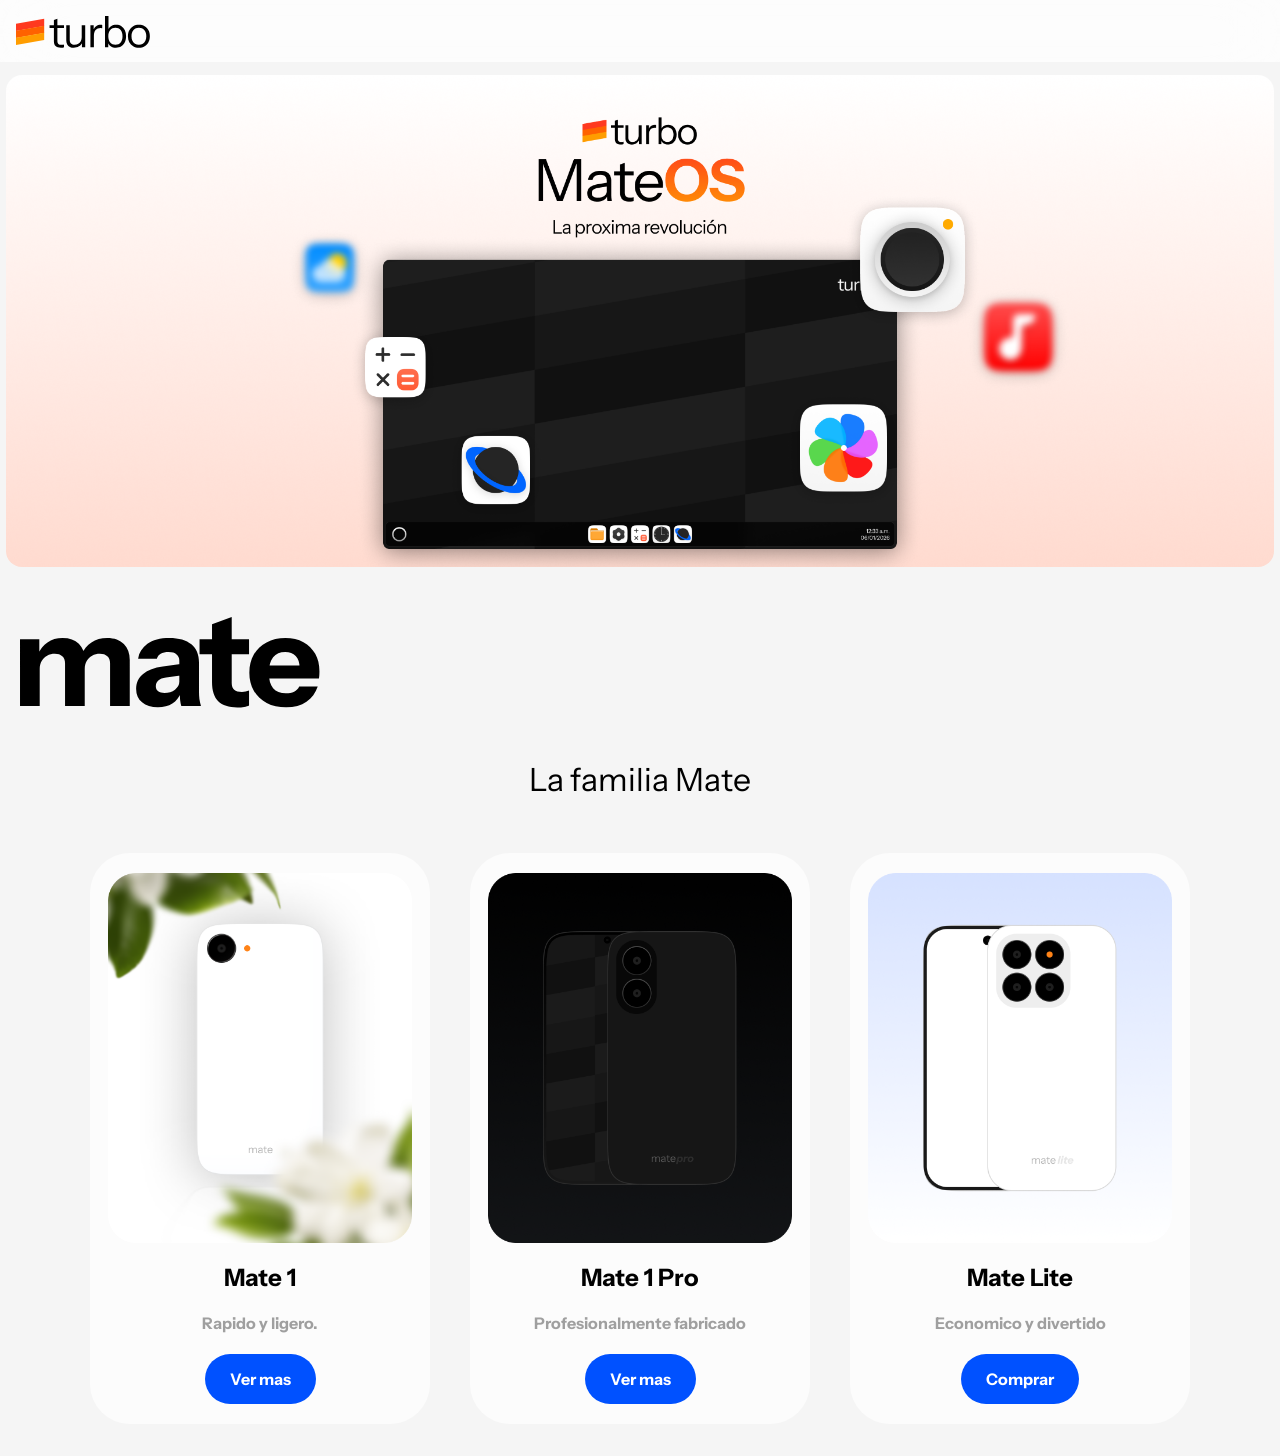
==== index.html @ c0c20cae "mate1" ====
<!DOCTYPE html>
<html lang="en">
<head>
    <meta charset="UTF-8">
    <meta name="viewport" content="width=device-width, initial-scale=1.0">
    <title>Turbo Computing Group</title>
    <link rel="stylesheet" href="index.css">
    <link rel="preconnect" href="https://fonts.googleapis.com">
    <link rel="preconnect" href="https://fonts.gstatic.com" crossorigin>
    <link href="https://fonts.googleapis.com/css2?family=Instrument+Sans:ital,wght@0,400..700;1,400..700&display=swap" rel="stylesheet">
</head>
<body>
    <div class="header">
        <img src="./res/branding.svg" alt="Turbo" class="header-logo">
    </div>
    <div class="content">
        <div class="banner">
            <img src="./res/ad1.png" alt="" class="imageBanner">
        </div>
        
        <div>
            <img src="res/matephoneBranding.svg" alt="" class="logo">
            <h1 class="productHeader">La familia Mate</h1>
            <div class="productDiv">
                <div class="product">
                    <img src="res/productspng/MATE1_product.png" alt="" class="productImg">
                    <h2 class="producttitle">Mate 1</h2>
                    <h4 class="productdesc">Rapido y ligero.</h4>
                    <button type="button" class="productButton" onclick="location.href='devices/mate1/index.html'">Ver mas</button>
                </div>
                <div class="product">
                    <img src="res/productspng/MATE1PRO_product.png" alt="" class="productImg">
                    <h2 class="producttitle">Mate 1 Pro</h2>
                    <h4 class="productdesc">Profesionalmente fabricado</h4>
                    <button type="button" class="productButton">Ver mas</button>
                </div>
                <div class="product">
                    <img src="res/productspng/MATE1LITE_product.png" alt="" class="productImg">
                    <h2 class="producttitle">Mate Lite</h2>
                    <h4 class="productdesc">Economico y divertido</h4>
                    <button type="button" class="productButton">Comprar</button>
                </div>
            </div>
        </div>
    </div>
</body>
</html>
---- index.css ----
.header {
    position: fixed;
    padding: 16px;
    background: #ffffffbb;
    backdrop-filter: blur(32px);
    width: 100%;
    height: 30px;
    z-index: 9999999999999;
}


body {
    padding: 0;
    margin: 0;
    background: #f5f5f5;
}

.header-logo {
    height: 32px;
}

.content {
    padding-top: 75px;
}

.imageBanner {
    width: 99%;
    border-radius: 16px;
}

.banner {
    align-self: center;
    justify-content: center;
    display: flex;
}

* {
    font-family: "Instrument Sans", sans-serif;
}

.productHeader{
    padding:32px;
    padding-bottom: 0;
    text-align: center;
    font-weight: 200;
    margin-top: 0;
}

.productDiv {
    padding: 32px;
    display: flex;
    flex-direction: row;
    gap: 40px;
    justify-content: center;
}

.productImg {
    height: 370px;
}

.product {
    display: flex;
    align-items: center;
    flex-direction: column;
    width: 300px;
    background-color: #ffffffbb;
    box-shadow: #000000 20px;
    padding: 20px;
    transition: all 0.3s ease-in-out;
    border-radius: 40px;
}

.productdesc {
    padding: 0;
    color: #0000005e;
}
.producttitle {
    padding: 0;
    margin: 20px;
    margin-bottom: 0;
}


.logo {
    align-self: center;
    justify-self: center;
    display: flex;
    padding: 20px;
    padding-top: 50px;
    width: 300px;
}

.productButton {
    size: 20px;
    padding: 15px;
    padding-left: 25px;
    padding-right: 25px;
    border-radius: 200px;
    border: 0;
    background-color: #0051ff;
    color: #FFFFFF;
    font-size:medium;
    font-weight: bolder;
}

@media (max-width: 1000px){
    .productDiv {
        padding: 10px;
        display: flex;
        flex-direction: column;
    }
}

.product:hover{
    scale: 1.05;
}

.sectionNOPADDING {
    display: flex;
    flex-direction: column;
    padding: 0;
    margin: 0;
    gap: 0;
    border: 0;
}

.imgProduct {
    width: 100%;
}
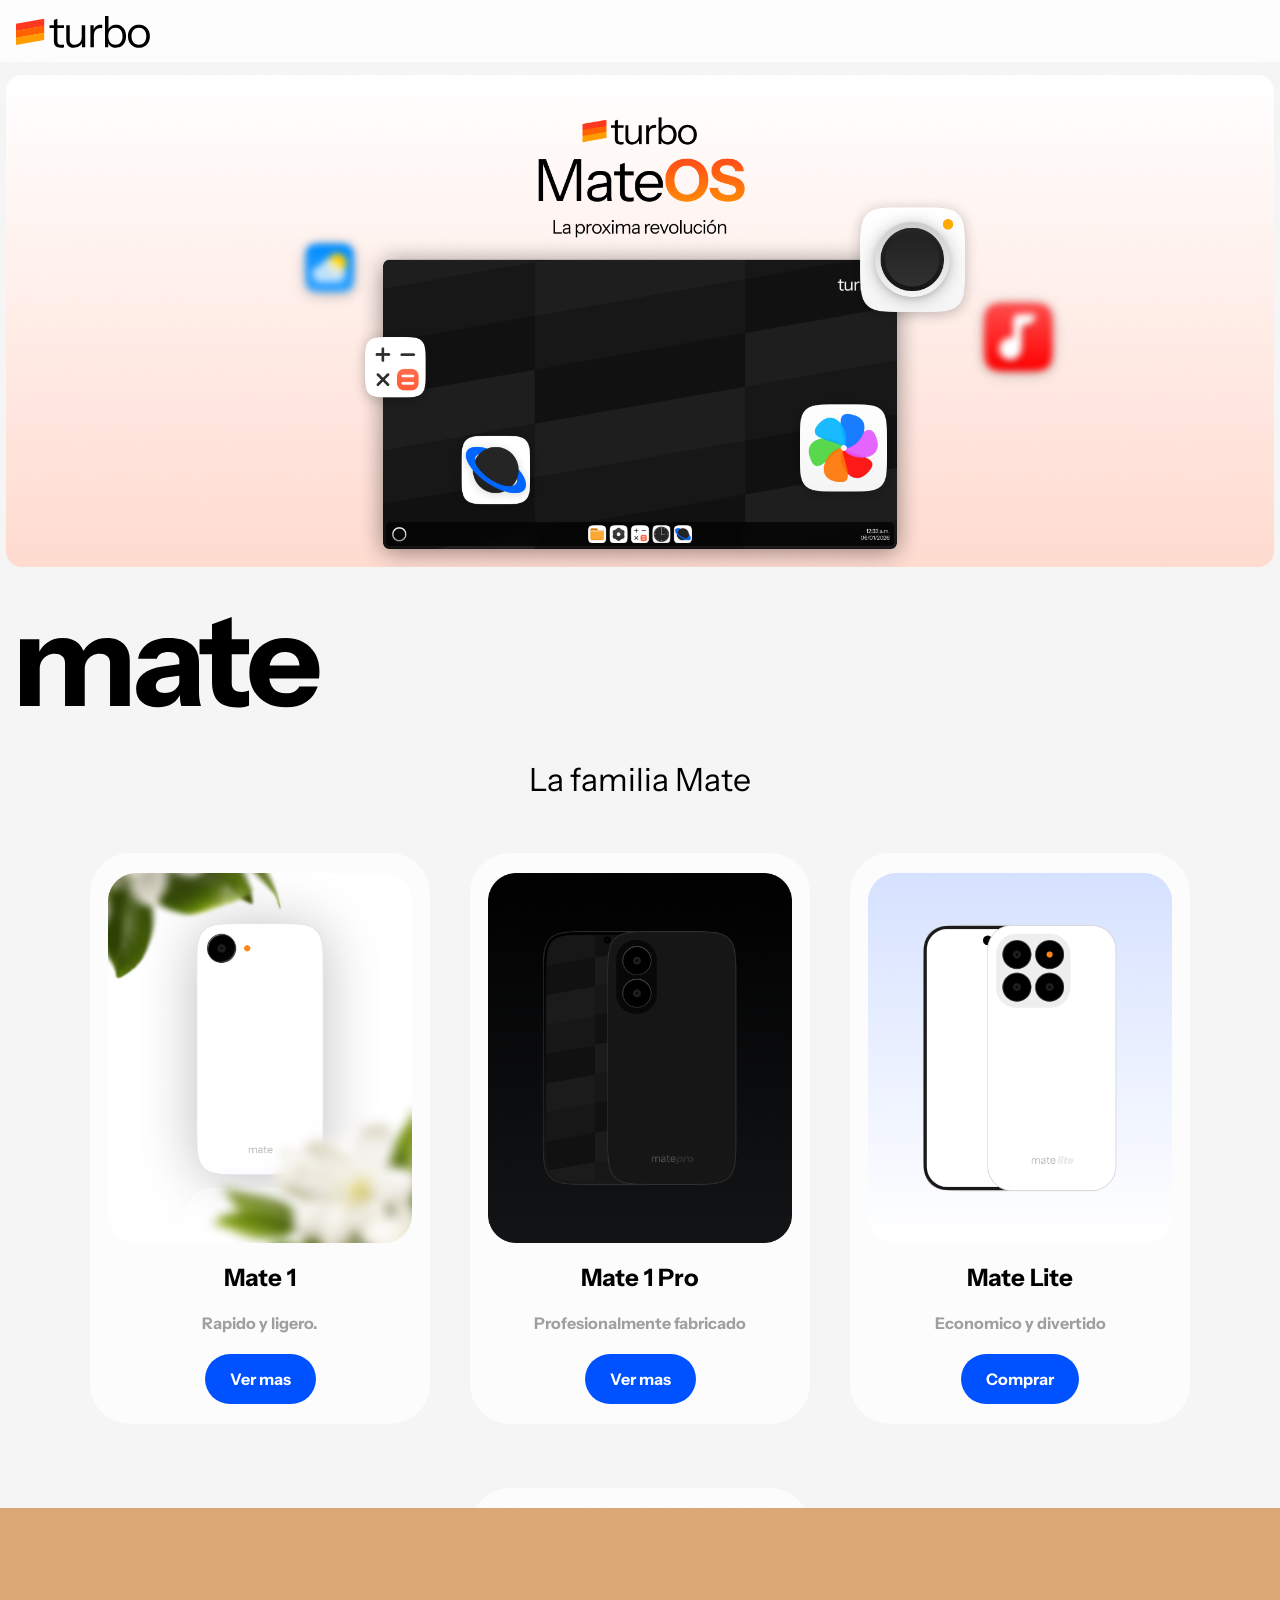
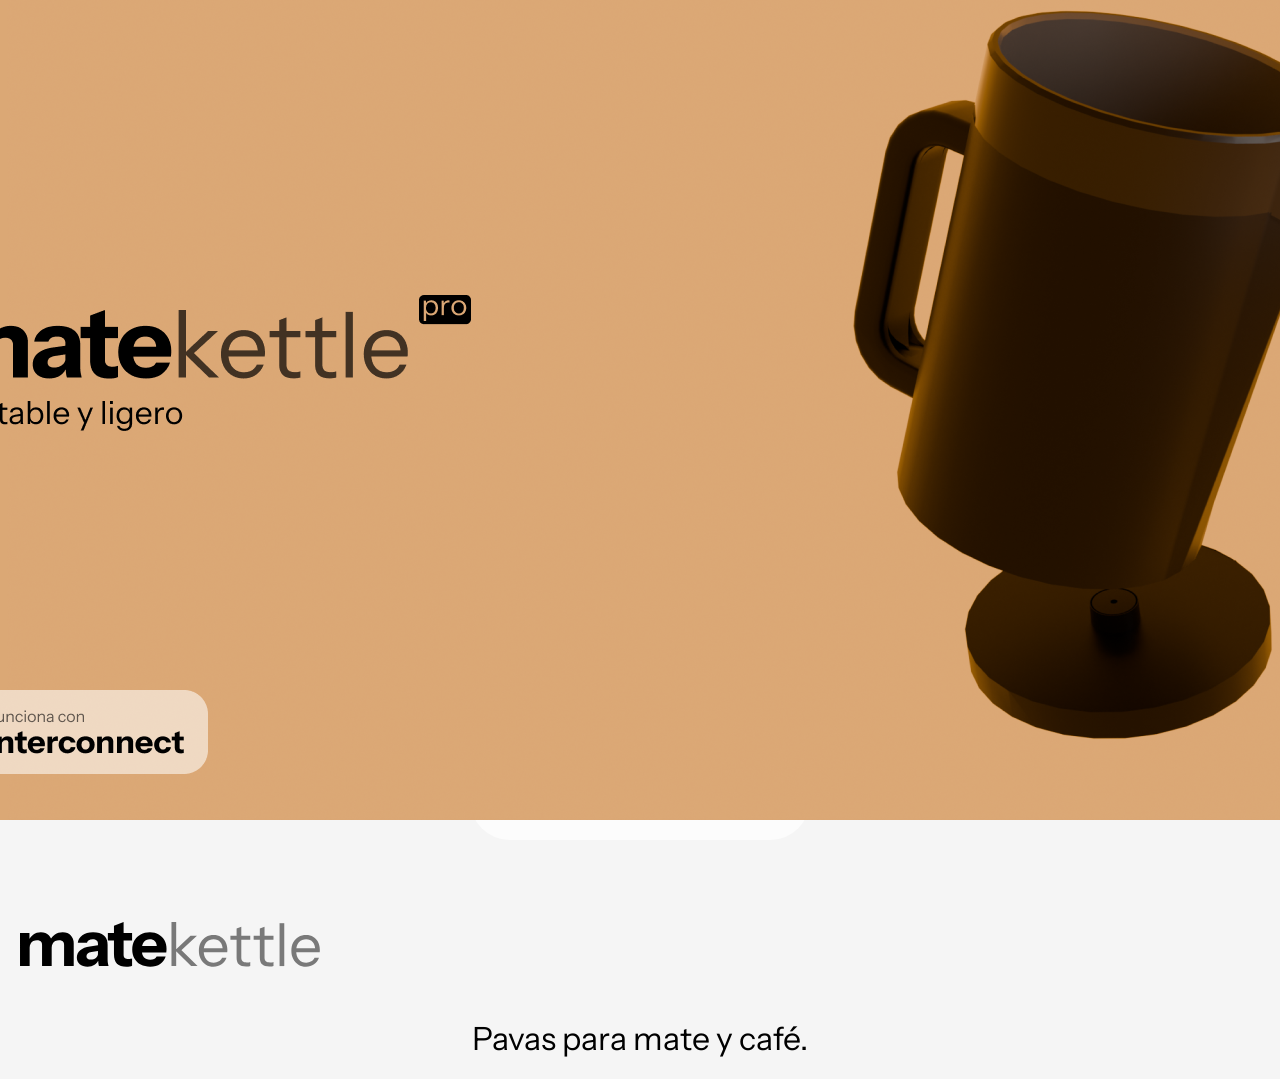
==== commit 0bdb2194: "x x" ====
--- a/index.html
+++ b/index.html
@@ -32,15 +32,26 @@
                     <img src="res/productspng/MATE1PRO_product.png" alt="" class="productImg">
                     <h2 class="producttitle">Mate 1 Pro</h2>
                     <h4 class="productdesc">Profesionalmente fabricado</h4>
-                    <button type="button" class="productButton">Ver mas</button>
+                    <button type="button" class="productButton" onclick="location.href='devices/mate1pro/index.html'">Ver mas</button>
                 </div>
                 <div class="product">
                     <img src="res/productspng/MATE1LITE_product.png" alt="" class="productImg">
                     <h2 class="producttitle">Mate Lite</h2>
                     <h4 class="productdesc">Economico y divertido</h4>
-                    <button type="button" class="productButton">Comprar</button>
+                    <button type="button" class="productButton" onclick="location.href='devices/matelite/index.html'">Comprar</button>
                 </div>
             </div>
+        </div>
+        <div class="productDiv">
+            <div class="product">
+                    <img src="res/productspng/MATEKETTLEPRO.png" alt="" class="productImg big">
+                </div>
+            </div>
+
+        <div>
+            <img src="res/brandingKettle.svg" alt="" class="logo">
+            <h1 class="productHeader">Pavas para mate y café.</h1>
+            
         </div>
     </div>
 </body>
--- a/index.css
+++ b/index.css
@@ -17,6 +17,7 @@
 
 .header-logo {
     height: 32px;
+    cursor: pointer;
 }
 
 .content {
@@ -101,6 +102,7 @@
     color: #FFFFFF;
     font-size:medium;
     font-weight: bolder;
+    cursor: pointer;
 }
 
 @media (max-width: 1000px){
@@ -126,4 +128,10 @@
 
 .imgProduct {
     width: 100%;
+}
+
+
+
+.big {
+    height: 100%;
 }
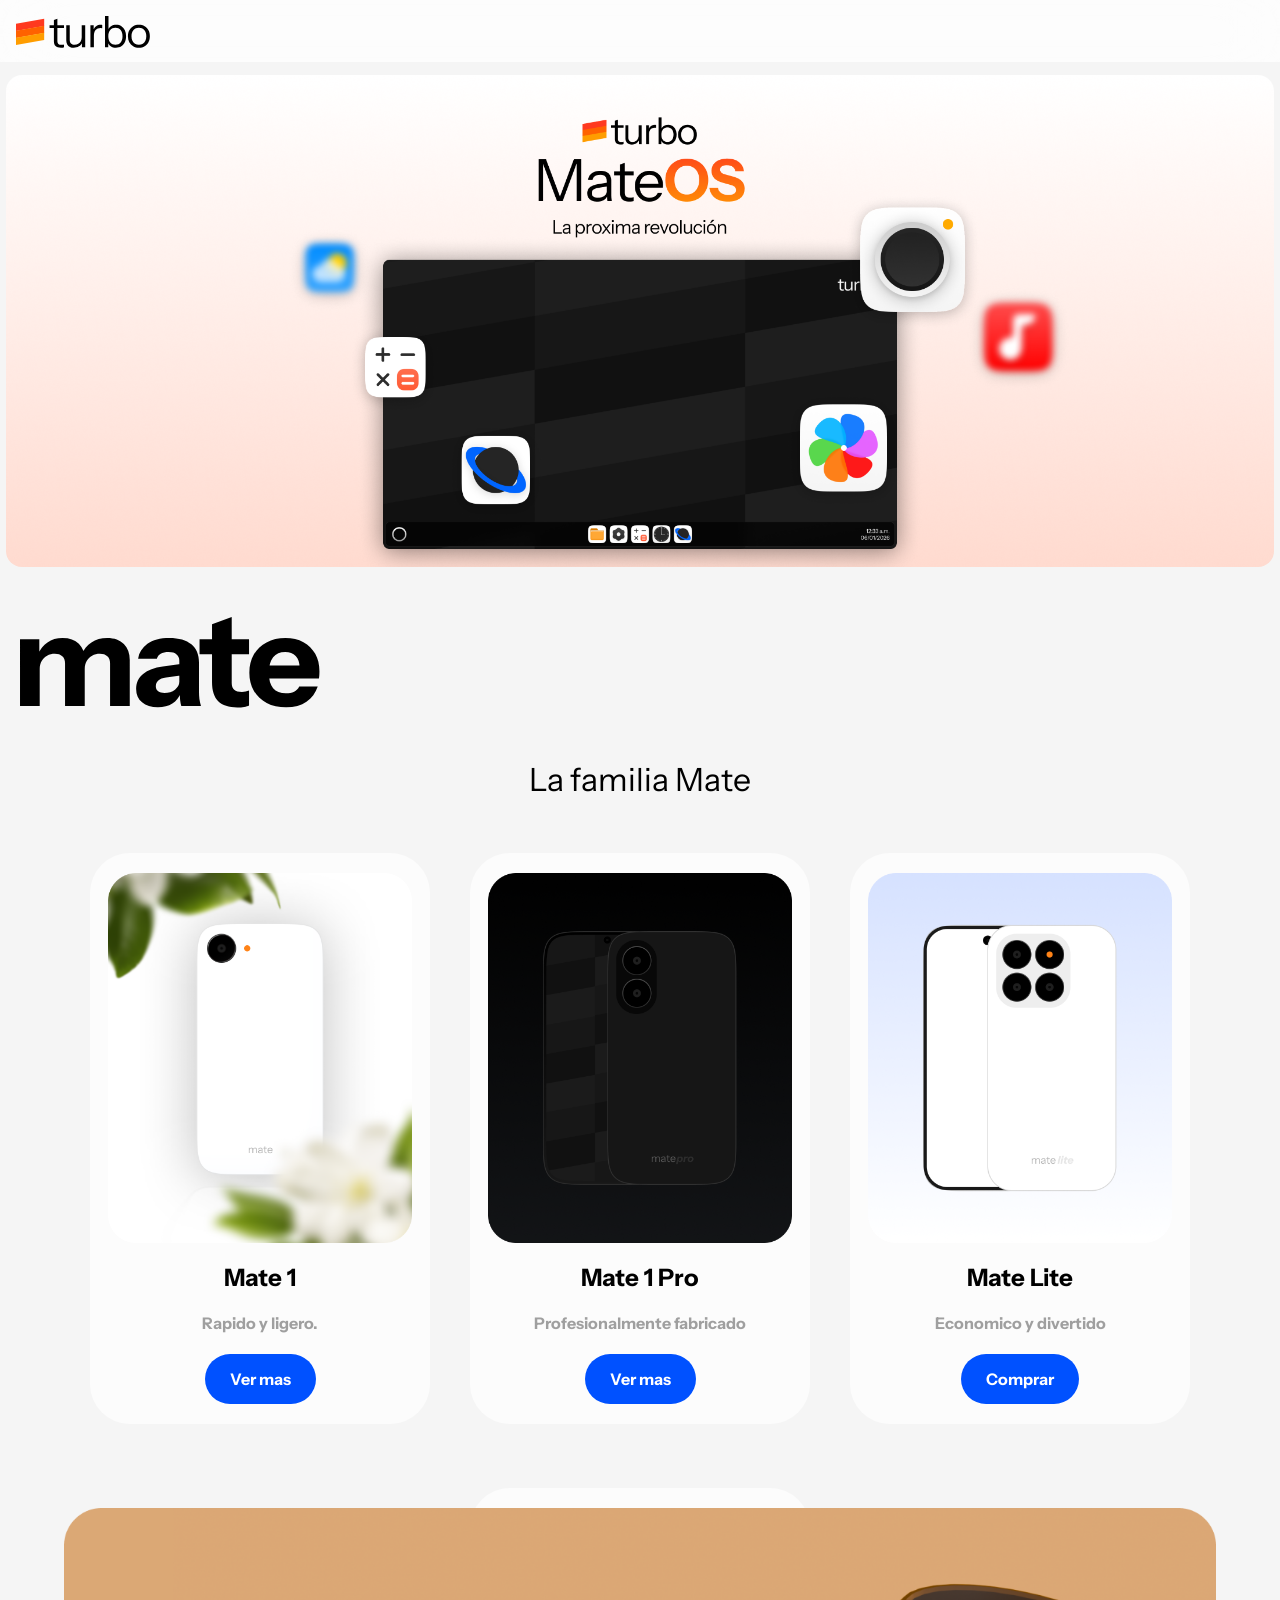
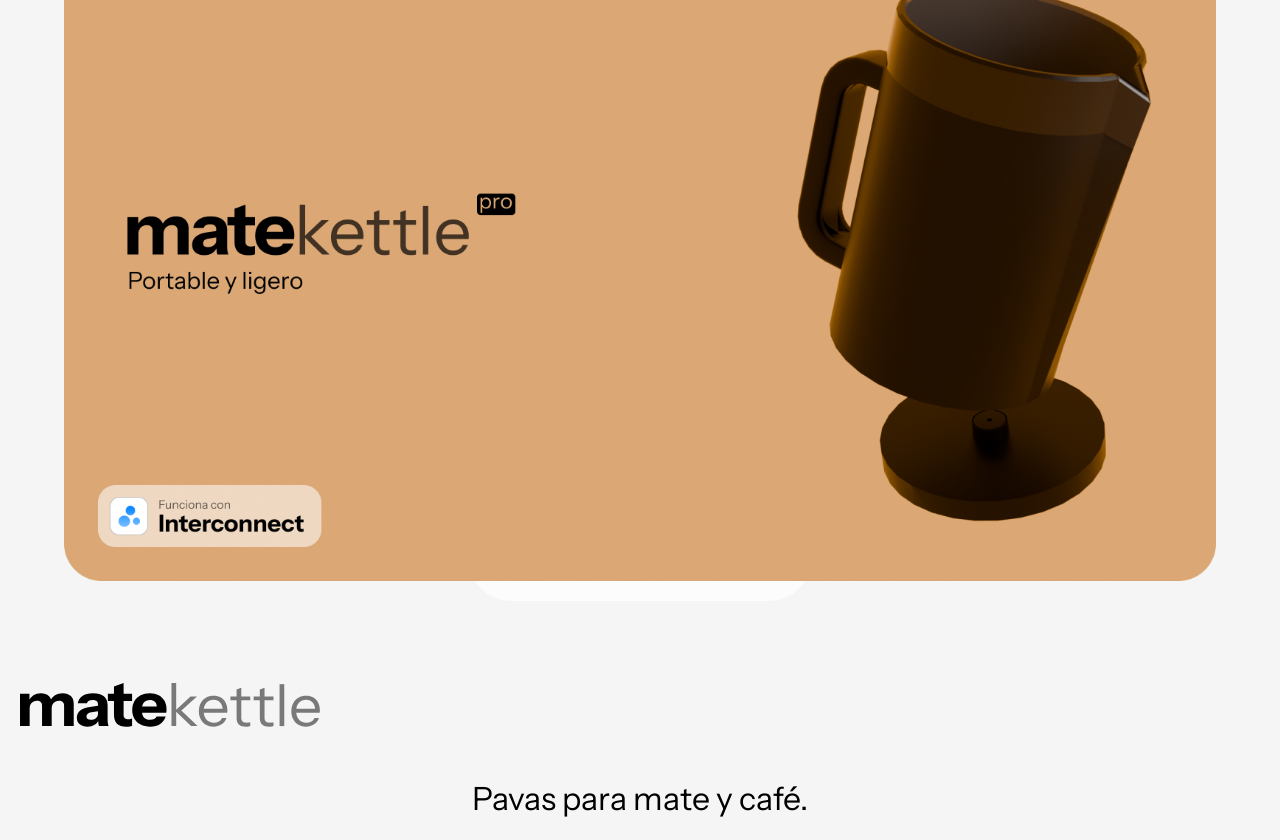
==== commit e3e36e9c: "x x" ====
--- a/index.html
+++ b/index.html
@@ -44,10 +44,9 @@
         </div>
         <div class="productDiv">
             <div class="product">
-                    <img src="res/productspng/MATEKETTLEPRO.png" alt="" class="productImg big">
+                    <img src="res/productspng/MATEKETTLEPRO.png" alt="" class="productImg big" onclick="location.href='devices/matekettlepro/index.html'">
                 </div>
             </div>
-
         <div>
             <img src="res/brandingKettle.svg" alt="" class="logo">
             <h1 class="productHeader">Pavas para mate y café.</h1>
--- a/index.css
+++ b/index.css
@@ -133,5 +133,12 @@
 
 
 .big {
-    height: 100%;
+    height: auto;
+    width: 90vw;
+}
+
+@media (max-height: 200px) {
+    .big {
+        background-image: url("./res/productspng/MATEKETTLEPRO_mobile.png");
+    }
 }
